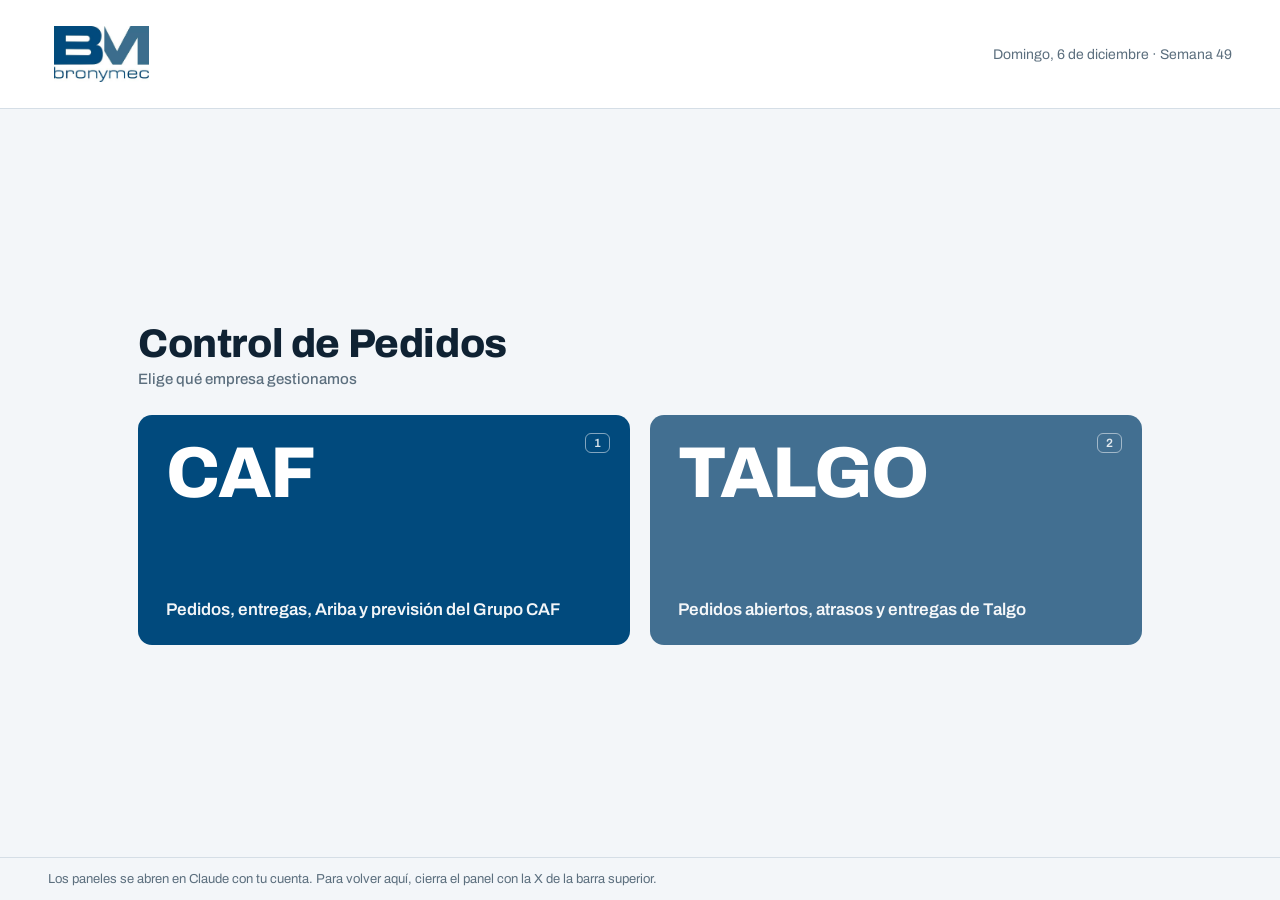
==== pedidos/index.html @ c1f360cd "App Pedidos Bronymec: portada CAF / Talgo instalable en Windows Co-Authored-By: Claude Opus 5.5 <nor" ====
<!doctype html>
<html lang="es">
<head>
<meta charset="utf-8">
<meta http-equiv="Content-Security-Policy" content="default-src 'none'; script-src 'self'; style-src 'unsafe-inline'; font-src 'self'; img-src 'self'; manifest-src 'self'; connect-src 'self'; worker-src 'self'; base-uri 'none'; form-action 'none'">
<meta name="viewport" content="width=device-width,initial-scale=1">
<title>Pedidos Bronymec</title>
<link rel="manifest" href="manifest.webmanifest">
<link rel="icon" href="favicon.png"><link rel="apple-touch-icon" href="apple-touch-icon.png">
<meta name="theme-color" content="#014A7D">
<style>
@font-face{font-family:Archivo;src:url(../archivo.woff2) format("woff2");font-weight:100 900;font-display:swap}
:root{--bg:#F3F6F9;--card:#FFFFFF;--ink:#0F2233;--muted:#5C6F7E;--line:#D5DEE6;--caf:#014A7D;--talgo:#426F91;--on:#FFFFFF;color-scheme:light}
@media (prefers-color-scheme:dark){:root{--bg:#0B1620;--card:#13212D;--ink:#E5EDF3;--muted:#93A6B5;--line:#223442;--caf:#2F7DB8;--talgo:#5F8FB3;color-scheme:dark}}
*{box-sizing:border-box}
html,body{height:100%}
body{margin:0;background:var(--bg);color:var(--ink);font-family:Archivo,"Segoe UI",system-ui,sans-serif;display:flex;flex-direction:column}
header{display:flex;align-items:center;justify-content:space-between;gap:16px;padding:22px clamp(16px,4vw,48px);border-bottom:1px solid var(--line);background:var(--card)}
.logo{height:64px;width:auto;display:block;background:#fff;border-radius:6px;padding:4px 6px}
.hoy{font-size:14px;color:var(--muted);text-align:right;font-variant-numeric:tabular-nums}
main{flex:1;display:flex;flex-direction:column;justify-content:center;gap:28px;padding:32px clamp(16px,4vw,48px);max-width:1100px;width:100%;margin:0 auto}
h1{margin:0;font-size:clamp(28px,3.4vw,40px);font-weight:800;letter-spacing:-.01em}
h1 span{display:block;font-size:15px;font-weight:500;color:var(--muted);letter-spacing:0;margin-top:6px}
.grid{display:grid;grid-template-columns:repeat(auto-fit,minmax(280px,1fr));gap:20px}
a.emp{display:flex;flex-direction:column;justify-content:space-between;gap:28px;min-height:230px;padding:26px 28px;border-radius:14px;text-decoration:none;color:var(--on);position:relative;outline-offset:4px;transition:transform .15s ease, box-shadow .15s ease}
a.emp.caf{background:var(--caf)} a.emp.talgo{background:var(--talgo)}
a.emp:hover{transform:translateY(-3px);box-shadow:0 14px 30px rgba(1,40,70,.25)}
a.emp:focus-visible{outline:3px solid var(--ink)}
.n{font-size:clamp(46px,6vw,72px);font-weight:800;line-height:.9;letter-spacing:-.02em}
.d{font-size:17px;font-weight:600;opacity:.95}
.k{position:absolute;top:18px;right:20px;font-size:12px;font-weight:600;border:1.5px solid rgba(255,255,255,.6);border-radius:6px;padding:2px 8px;opacity:.85}
.last{position:absolute;top:18px;left:28px;font-size:12px;font-weight:600;letter-spacing:.06em;text-transform:uppercase;opacity:.8}
.last[hidden]{display:none}
footer{padding:14px clamp(16px,4vw,48px);font-size:13px;color:var(--muted);border-top:1px solid var(--line)}
@media (prefers-reduced-motion:reduce){a.emp{transition:none}a.emp:hover{transform:none}}
@media (max-width:640px){.logo{height:42px}a.emp{min-height:170px}}
</style>
</head>
<body>
<header>
  <img class="logo" src="logo-bronymec.png" alt="Bronymec">
  <div class="hoy" id="hoy"></div>
</header>
<main>
  <h1>Control de Pedidos<span>Elige qué empresa gestionamos</span></h1>
  <div class="grid">
    <a class="emp caf" id="caf" href="https://claude.ai/artifact/JaNin9x1uSdN9N7M86ywHP">
      <span class="last" hidden>Última abierta</span><span class="k">1</span>
      <span class="n">CAF</span>
      <span class="d">Pedidos, entregas, Ariba y previsión del Grupo CAF</span>
    </a>
    <a class="emp talgo" id="talgo" href="https://claude.ai/artifact/ANQdhLtbetajpn863XY5cZ">
      <span class="last" hidden>Última abierta</span><span class="k">2</span>
      <span class="n">TALGO</span>
      <span class="d">Pedidos abiertos, atrasos y entregas de Talgo</span>
    </a>
  </div>
</main>
<footer>Los paneles se abren en Claude con tu cuenta. Para volver aquí, cierra el panel con la X de la barra superior.</footer>
<script src="app.js"></script>
</body>
</html>
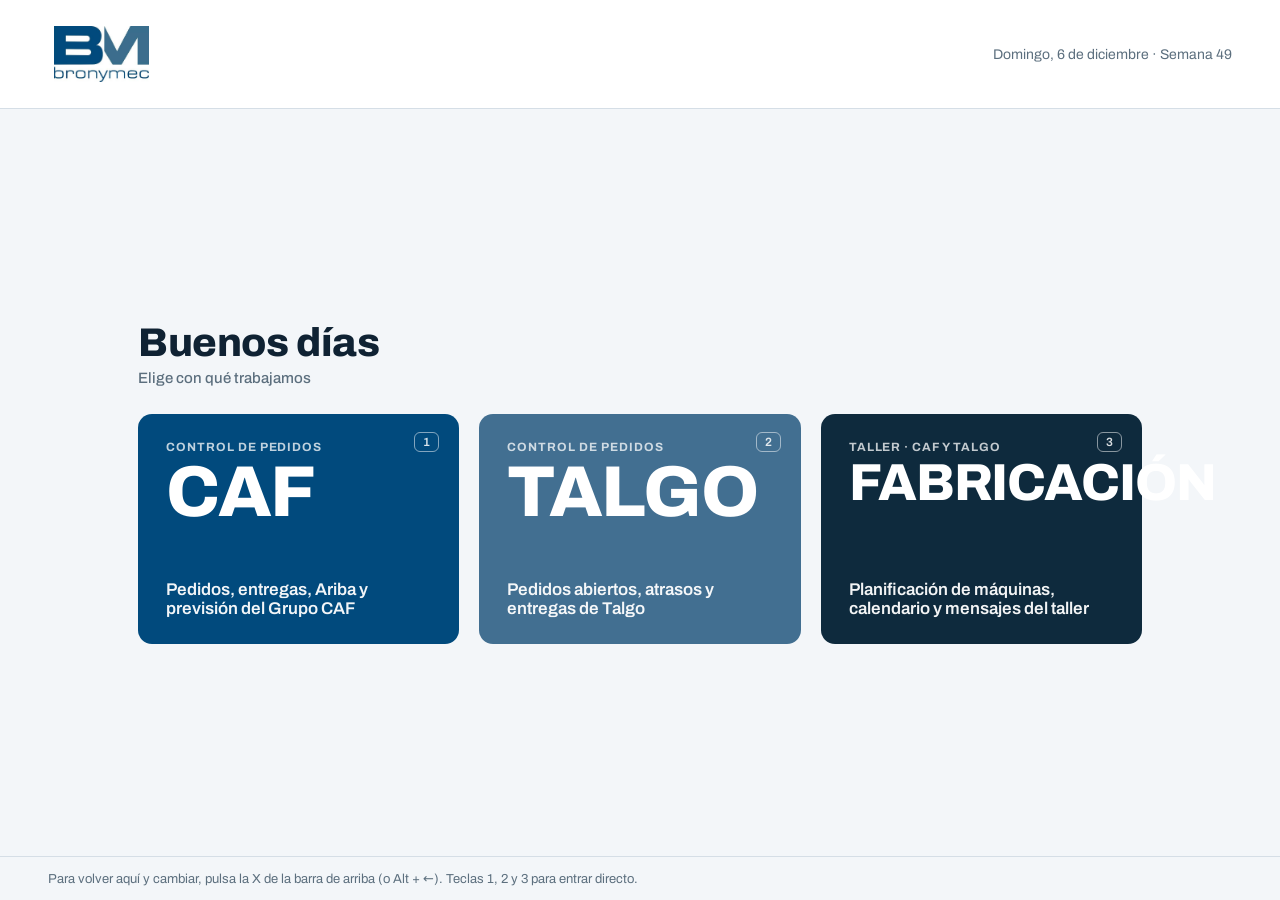
==== commit 55035b6e: "App Bronymec: CAF, Talgo y Fabricación en una sola portada Co-Authored-By: Claude Opus 5.5 <noreply@" ====
--- a/pedidos/index.html
+++ b/pedidos/index.html
@@ -4,14 +4,14 @@
 <meta charset="utf-8">
 <meta http-equiv="Content-Security-Policy" content="default-src 'none'; script-src 'self'; style-src 'unsafe-inline'; font-src 'self'; img-src 'self'; manifest-src 'self'; connect-src 'self'; worker-src 'self'; base-uri 'none'; form-action 'none'">
 <meta name="viewport" content="width=device-width,initial-scale=1">
-<title>Pedidos Bronymec</title>
+<title>Bronymec</title>
 <link rel="manifest" href="manifest.webmanifest">
 <link rel="icon" href="favicon.png"><link rel="apple-touch-icon" href="apple-touch-icon.png">
 <meta name="theme-color" content="#014A7D">
 <style>
 @font-face{font-family:Archivo;src:url(../archivo.woff2) format("woff2");font-weight:100 900;font-display:swap}
-:root{--bg:#F3F6F9;--card:#FFFFFF;--ink:#0F2233;--muted:#5C6F7E;--line:#D5DEE6;--caf:#014A7D;--talgo:#426F91;--on:#FFFFFF;color-scheme:light}
-@media (prefers-color-scheme:dark){:root{--bg:#0B1620;--card:#13212D;--ink:#E5EDF3;--muted:#93A6B5;--line:#223442;--caf:#2F7DB8;--talgo:#5F8FB3;color-scheme:dark}}
+:root{--bg:#F3F6F9;--card:#FFFFFF;--ink:#0F2233;--muted:#5C6F7E;--line:#D5DEE6;--caf:#014A7D;--talgo:#426F91;--fab:#0E2A3D;--on:#FFFFFF;color-scheme:light}
+@media (prefers-color-scheme:dark){:root{--bg:#0B1620;--card:#13212D;--ink:#E5EDF3;--muted:#93A6B5;--line:#223442;--caf:#2F7DB8;--talgo:#5F8FB3;--fab:#1F4A66;color-scheme:dark}}
 *{box-sizing:border-box}
 html,body{height:100%}
 body{margin:0;background:var(--bg);color:var(--ink);font-family:Archivo,"Segoe UI",system-ui,sans-serif;display:flex;flex-direction:column}
@@ -21,9 +21,12 @@
 main{flex:1;display:flex;flex-direction:column;justify-content:center;gap:28px;padding:32px clamp(16px,4vw,48px);max-width:1100px;width:100%;margin:0 auto}
 h1{margin:0;font-size:clamp(28px,3.4vw,40px);font-weight:800;letter-spacing:-.01em}
 h1 span{display:block;font-size:15px;font-weight:500;color:var(--muted);letter-spacing:0;margin-top:6px}
-.grid{display:grid;grid-template-columns:repeat(auto-fit,minmax(280px,1fr));gap:20px}
+.grid{display:grid;grid-template-columns:repeat(3,minmax(0,1fr));gap:20px}
+@media (max-width:900px){.grid{grid-template-columns:1fr}}
 a.emp{display:flex;flex-direction:column;justify-content:space-between;gap:28px;min-height:230px;padding:26px 28px;border-radius:14px;text-decoration:none;color:var(--on);position:relative;outline-offset:4px;transition:transform .15s ease, box-shadow .15s ease}
-a.emp.caf{background:var(--caf)} a.emp.talgo{background:var(--talgo)}
+a.emp.caf{background:var(--caf)} a.emp.talgo{background:var(--talgo)} a.emp.fab{background:var(--fab)}
+.n.s{font-size:clamp(34px,4.2vw,52px)}
+.tag{font-size:12px;font-weight:700;letter-spacing:.08em;text-transform:uppercase;opacity:.75;margin-bottom:6px;display:block}
 a.emp:hover{transform:translateY(-3px);box-shadow:0 14px 30px rgba(1,40,70,.25)}
 a.emp:focus-visible{outline:3px solid var(--ink)}
 .n{font-size:clamp(46px,6vw,72px);font-weight:800;line-height:.9;letter-spacing:-.02em}
@@ -42,21 +45,26 @@
   <div class="hoy" id="hoy"></div>
 </header>
 <main>
-  <h1>Control de Pedidos<span>Elige qué empresa gestionamos</span></h1>
+  <h1>Buenos días<span>Elige con qué trabajamos</span></h1>
   <div class="grid">
     <a class="emp caf" id="caf" href="https://claude.ai/artifact/JaNin9x1uSdN9N7M86ywHP">
       <span class="last" hidden>Última abierta</span><span class="k">1</span>
-      <span class="n">CAF</span>
+      <span><span class="tag">Control de Pedidos</span><span class="n">CAF</span></span>
       <span class="d">Pedidos, entregas, Ariba y previsión del Grupo CAF</span>
     </a>
     <a class="emp talgo" id="talgo" href="https://claude.ai/artifact/ANQdhLtbetajpn863XY5cZ">
       <span class="last" hidden>Última abierta</span><span class="k">2</span>
-      <span class="n">TALGO</span>
+      <span><span class="tag">Control de Pedidos</span><span class="n">TALGO</span></span>
       <span class="d">Pedidos abiertos, atrasos y entregas de Talgo</span>
+    </a>
+    <a class="emp fab" id="fab" href="https://baletxe.github.io/taller-bronymec/">
+      <span class="last" hidden>Última abierta</span><span class="k">3</span>
+      <span><span class="tag">Taller · CAF y Talgo</span><span class="n s">FABRICACIÓN</span></span>
+      <span class="d">Planificación de máquinas, calendario y mensajes del taller</span>
     </a>
   </div>
 </main>
-<footer>Los paneles se abren en Claude con tu cuenta. Para volver aquí, cierra el panel con la X de la barra superior.</footer>
+<footer>Para volver aquí y cambiar, pulsa la X de la barra de arriba (o Alt + ←). Teclas 1, 2 y 3 para entrar directo.</footer>
 <script src="app.js"></script>
 </body>
 </html>
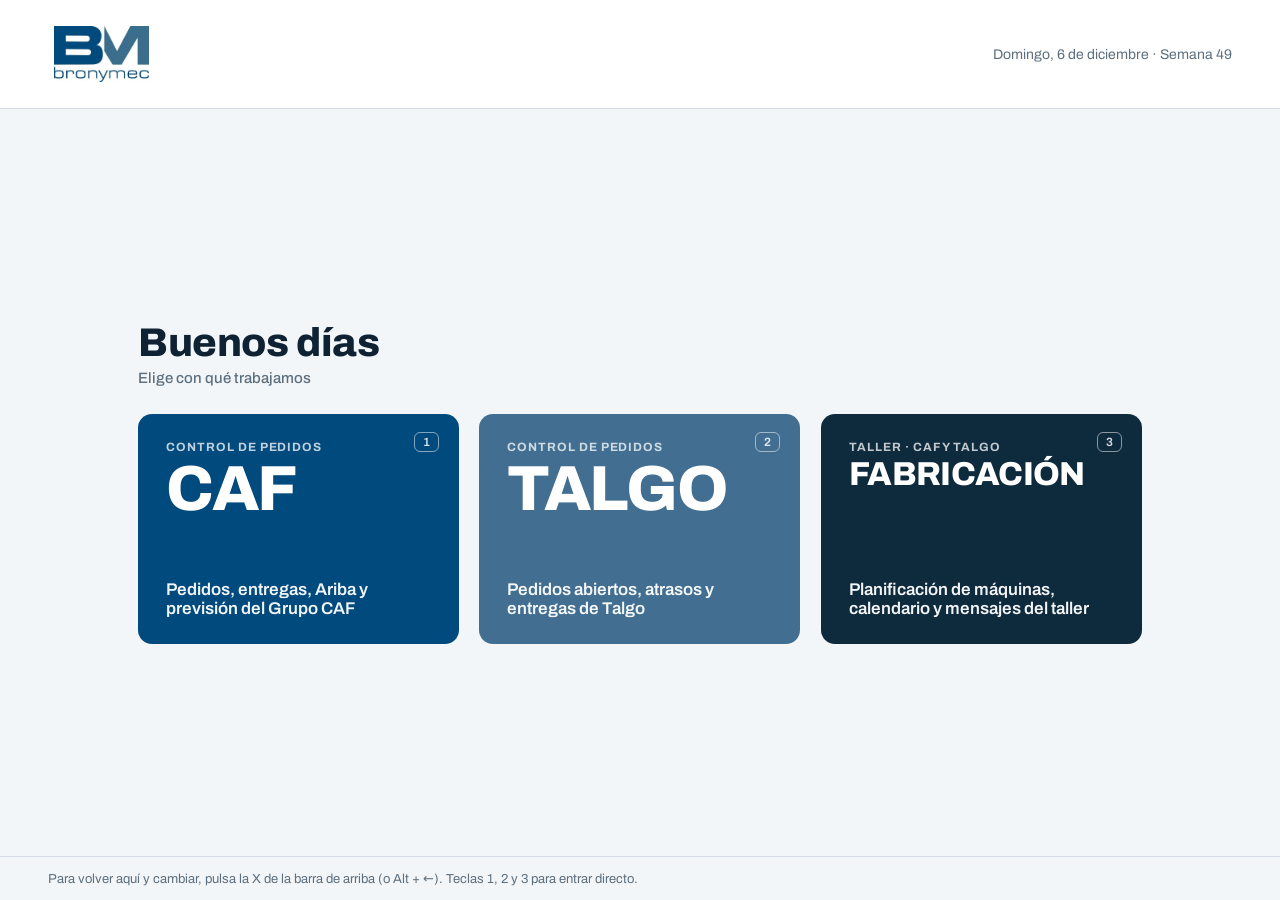
==== commit ea93366c: "App Bronymec: los títulos se ajustan al ancho de su casilla Co-Authored-By: Claude Opus 5.5 <noreply" ====
--- a/pedidos/index.html
+++ b/pedidos/index.html
@@ -23,13 +23,13 @@
 h1 span{display:block;font-size:15px;font-weight:500;color:var(--muted);letter-spacing:0;margin-top:6px}
 .grid{display:grid;grid-template-columns:repeat(3,minmax(0,1fr));gap:20px}
 @media (max-width:900px){.grid{grid-template-columns:1fr}}
-a.emp{display:flex;flex-direction:column;justify-content:space-between;gap:28px;min-height:230px;padding:26px 28px;border-radius:14px;text-decoration:none;color:var(--on);position:relative;outline-offset:4px;transition:transform .15s ease, box-shadow .15s ease}
+a.emp{container-type:inline-size;min-width:0;overflow:hidden;display:flex;flex-direction:column;justify-content:space-between;gap:28px;min-height:230px;padding:26px 28px;border-radius:14px;text-decoration:none;color:var(--on);position:relative;outline-offset:4px;transition:transform .15s ease, box-shadow .15s ease}
 a.emp.caf{background:var(--caf)} a.emp.talgo{background:var(--talgo)} a.emp.fab{background:var(--fab)}
-.n.s{font-size:clamp(34px,4.2vw,52px)}
+.n.s{font-size:min(60px,12.5cqi)}
 .tag{font-size:12px;font-weight:700;letter-spacing:.08em;text-transform:uppercase;opacity:.75;margin-bottom:6px;display:block}
 a.emp:hover{transform:translateY(-3px);box-shadow:0 14px 30px rgba(1,40,70,.25)}
 a.emp:focus-visible{outline:3px solid var(--ink)}
-.n{font-size:clamp(46px,6vw,72px);font-weight:800;line-height:.9;letter-spacing:-.02em}
+.n{font-size:min(72px,24cqi);font-weight:800;line-height:.9;letter-spacing:-.02em}
 .d{font-size:17px;font-weight:600;opacity:.95}
 .k{position:absolute;top:18px;right:20px;font-size:12px;font-weight:600;border:1.5px solid rgba(255,255,255,.6);border-radius:6px;padding:2px 8px;opacity:.85}
 .last{position:absolute;top:18px;left:28px;font-size:12px;font-weight:600;letter-spacing:.06em;text-transform:uppercase;opacity:.8}
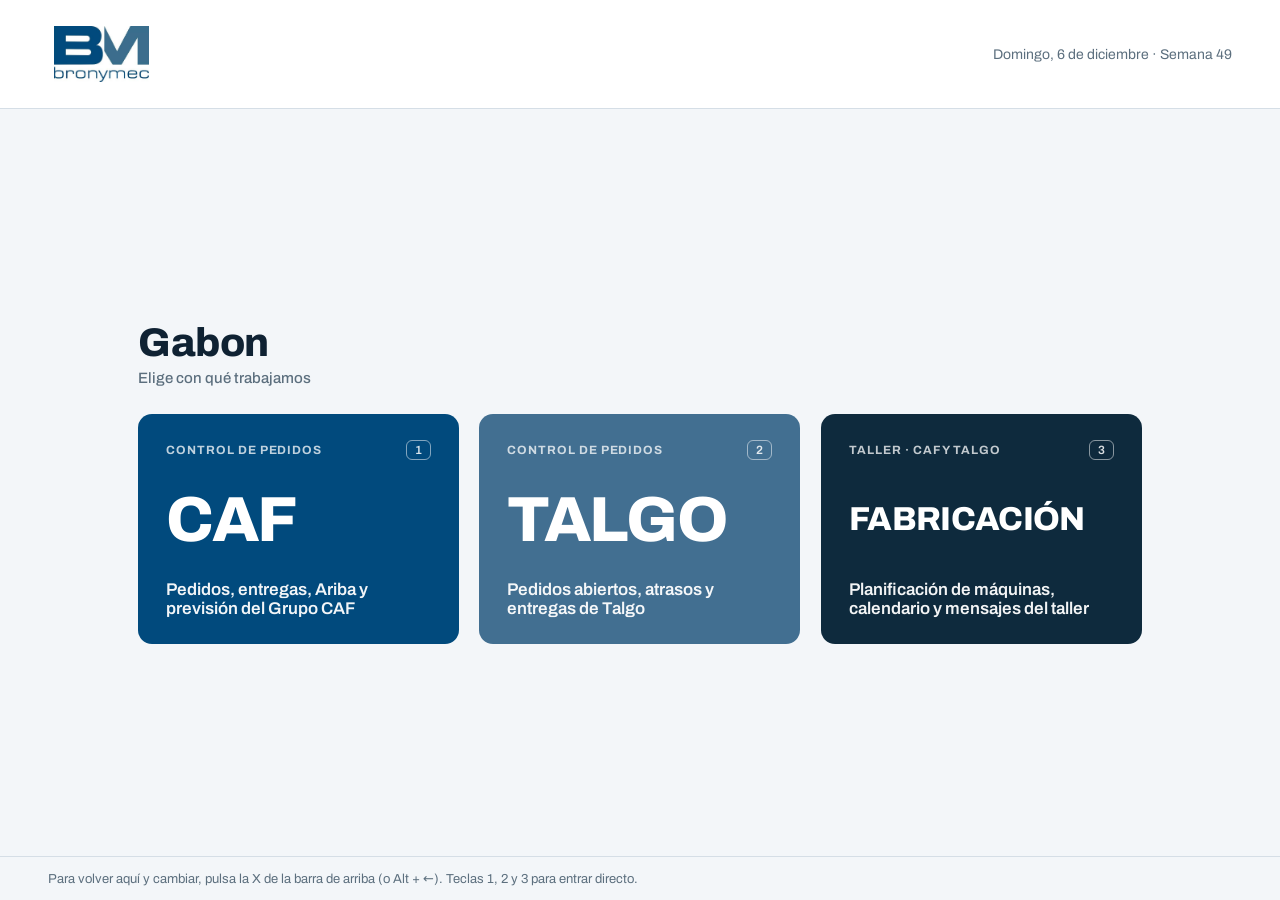
==== commit 341d9430: "App Bronymec: saludo en euskera y cabecera de las casillas sin solaparse Co-Authored-By: Claude Opus" ====
--- a/pedidos/index.html
+++ b/pedidos/index.html
@@ -26,13 +26,15 @@
 a.emp{container-type:inline-size;min-width:0;overflow:hidden;display:flex;flex-direction:column;justify-content:space-between;gap:28px;min-height:230px;padding:26px 28px;border-radius:14px;text-decoration:none;color:var(--on);position:relative;outline-offset:4px;transition:transform .15s ease, box-shadow .15s ease}
 a.emp.caf{background:var(--caf)} a.emp.talgo{background:var(--talgo)} a.emp.fab{background:var(--fab)}
 .n.s{font-size:min(60px,12.5cqi)}
-.tag{font-size:12px;font-weight:700;letter-spacing:.08em;text-transform:uppercase;opacity:.75;margin-bottom:6px;display:block}
+.tag{font-size:12px;font-weight:700;letter-spacing:.08em;text-transform:uppercase;opacity:.75;min-width:0;overflow:hidden;text-overflow:ellipsis;white-space:nowrap}
 a.emp:hover{transform:translateY(-3px);box-shadow:0 14px 30px rgba(1,40,70,.25)}
 a.emp:focus-visible{outline:3px solid var(--ink)}
 .n{font-size:min(72px,24cqi);font-weight:800;line-height:.9;letter-spacing:-.02em}
 .d{font-size:17px;font-weight:600;opacity:.95}
-.k{position:absolute;top:18px;right:20px;font-size:12px;font-weight:600;border:1.5px solid rgba(255,255,255,.6);border-radius:6px;padding:2px 8px;opacity:.85}
-.last{position:absolute;top:18px;left:28px;font-size:12px;font-weight:600;letter-spacing:.06em;text-transform:uppercase;opacity:.8}
+.top{display:flex;align-items:center;justify-content:space-between;gap:10px;min-width:0}
+.top .r{display:flex;align-items:center;gap:8px;flex:none}
+.k{font-size:12px;font-weight:600;border:1.5px solid rgba(255,255,255,.6);border-radius:6px;padding:2px 8px;opacity:.85}
+a.emp.ult{box-shadow:0 0 0 3px var(--bg),0 0 0 6px var(--ink)}
 .last[hidden]{display:none}
 footer{padding:14px clamp(16px,4vw,48px);font-size:13px;color:var(--muted);border-top:1px solid var(--line)}
 @media (prefers-reduced-motion:reduce){a.emp{transition:none}a.emp:hover{transform:none}}
@@ -45,21 +47,21 @@
   <div class="hoy" id="hoy"></div>
 </header>
 <main>
-  <h1>Buenos días<span>Elige con qué trabajamos</span></h1>
+  <h1>Egun on<span>Elige con qué trabajamos</span></h1>
   <div class="grid">
     <a class="emp caf" id="caf" href="https://claude.ai/artifact/JaNin9x1uSdN9N7M86ywHP">
-      <span class="last" hidden>Última abierta</span><span class="k">1</span>
-      <span><span class="tag">Control de Pedidos</span><span class="n">CAF</span></span>
+      <span class="top"><span class="tag">Control de Pedidos</span><span class="r"><span class="k">1</span></span></span>
+      <span class="n">CAF</span>
       <span class="d">Pedidos, entregas, Ariba y previsión del Grupo CAF</span>
     </a>
     <a class="emp talgo" id="talgo" href="https://claude.ai/artifact/ANQdhLtbetajpn863XY5cZ">
-      <span class="last" hidden>Última abierta</span><span class="k">2</span>
-      <span><span class="tag">Control de Pedidos</span><span class="n">TALGO</span></span>
+      <span class="top"><span class="tag">Control de Pedidos</span><span class="r"><span class="k">2</span></span></span>
+      <span class="n">TALGO</span>
       <span class="d">Pedidos abiertos, atrasos y entregas de Talgo</span>
     </a>
     <a class="emp fab" id="fab" href="https://baletxe.github.io/taller-bronymec/">
-      <span class="last" hidden>Última abierta</span><span class="k">3</span>
-      <span><span class="tag">Taller · CAF y Talgo</span><span class="n s">FABRICACIÓN</span></span>
+      <span class="top"><span class="tag">Taller · CAF y Talgo</span><span class="r"><span class="k">3</span></span></span>
+      <span class="n s">FABRICACIÓN</span>
       <span class="d">Planificación de máquinas, calendario y mensajes del taller</span>
     </a>
   </div>
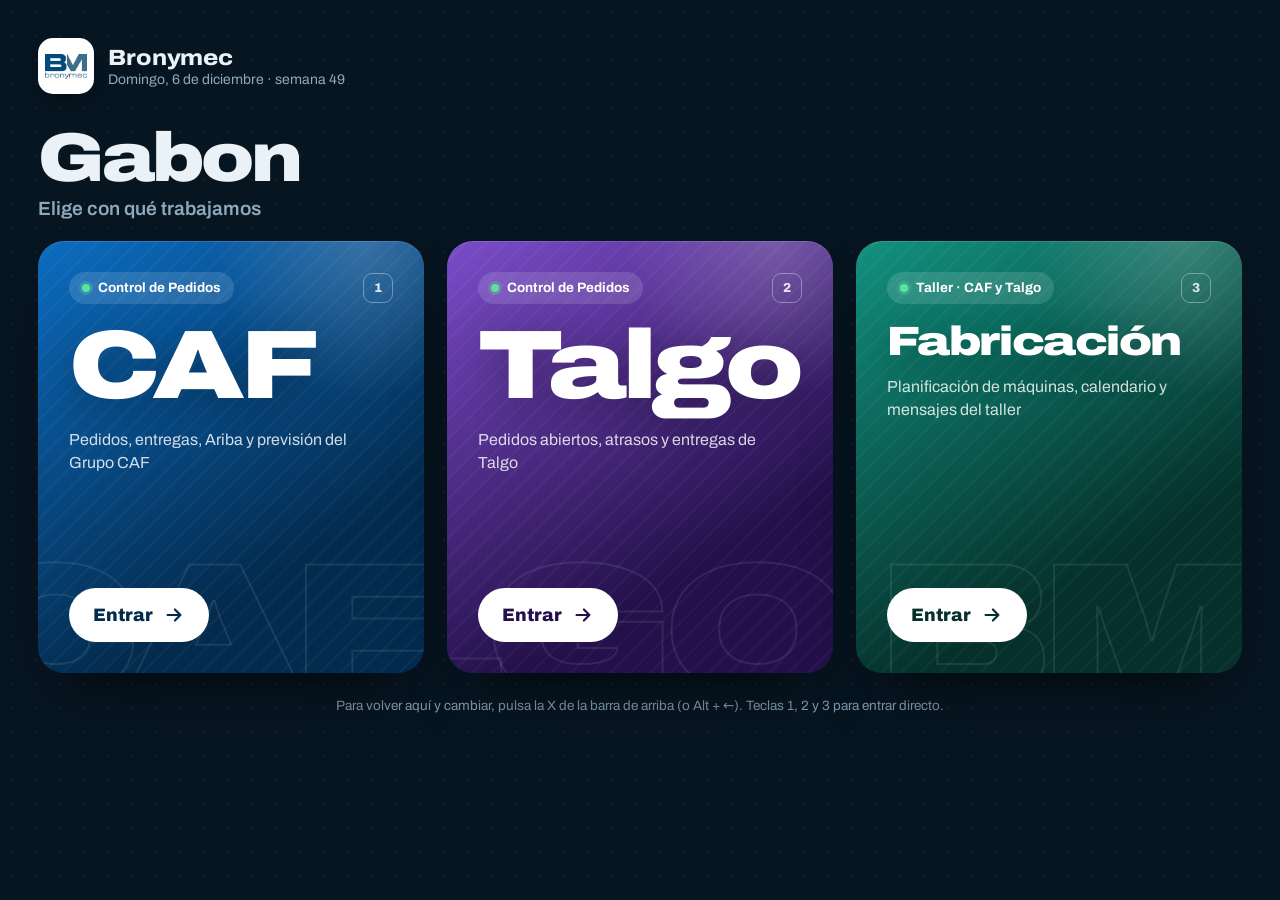
==== commit 796efe2a: "App Bronymec: portada con el estilo de la de Fabricación Co-Authored-By: Claude Opus 5.5 <noreply@an" ====
--- a/pedidos/index.html
+++ b/pedidos/index.html
@@ -7,66 +7,90 @@
 <title>Bronymec</title>
 <link rel="manifest" href="manifest.webmanifest">
 <link rel="icon" href="favicon.png"><link rel="apple-touch-icon" href="apple-touch-icon.png">
-<meta name="theme-color" content="#014A7D">
+<meta name="theme-color" content="#071521">
 <style>
-@font-face{font-family:Archivo;src:url(../archivo.woff2) format("woff2");font-weight:100 900;font-display:swap}
-:root{--bg:#F3F6F9;--card:#FFFFFF;--ink:#0F2233;--muted:#5C6F7E;--line:#D5DEE6;--caf:#014A7D;--talgo:#426F91;--fab:#0E2A3D;--on:#FFFFFF;color-scheme:light}
-@media (prefers-color-scheme:dark){:root{--bg:#0B1620;--card:#13212D;--ink:#E5EDF3;--muted:#93A6B5;--line:#223442;--caf:#2F7DB8;--talgo:#5F8FB3;--fab:#1F4A66;color-scheme:dark}}
+/* Portada Bronymec: mismo lenguaje que la portada de Fabricación (fondo de puntos, tarjetas con degradado, nombre gigante). Un solo aspecto, oscuro. */
+@font-face{font-family:Archivo;src:url(../archivo.woff2) format("woff2");font-weight:100 900;font-stretch:62% 125%;font-display:swap}
+:root{color-scheme:dark;--bg:#071521;--ink:#EAF2F8;--mut:#8FA9BC;--foot:#7F99AC}
 *{box-sizing:border-box}
 html,body{height:100%}
-body{margin:0;background:var(--bg);color:var(--ink);font-family:Archivo,"Segoe UI",system-ui,sans-serif;display:flex;flex-direction:column}
-header{display:flex;align-items:center;justify-content:space-between;gap:16px;padding:22px clamp(16px,4vw,48px);border-bottom:1px solid var(--line);background:var(--card)}
-.logo{height:64px;width:auto;display:block;background:#fff;border-radius:6px;padding:4px 6px}
-.hoy{font-size:14px;color:var(--muted);text-align:right;font-variant-numeric:tabular-nums}
-main{flex:1;display:flex;flex-direction:column;justify-content:center;gap:28px;padding:32px clamp(16px,4vw,48px);max-width:1100px;width:100%;margin:0 auto}
-h1{margin:0;font-size:clamp(28px,3.4vw,40px);font-weight:800;letter-spacing:-.01em}
-h1 span{display:block;font-size:15px;font-weight:500;color:var(--muted);letter-spacing:0;margin-top:6px}
-.grid{display:grid;grid-template-columns:repeat(3,minmax(0,1fr));gap:20px}
-@media (max-width:900px){.grid{grid-template-columns:1fr}}
-a.emp{container-type:inline-size;min-width:0;overflow:hidden;display:flex;flex-direction:column;justify-content:space-between;gap:28px;min-height:230px;padding:26px 28px;border-radius:14px;text-decoration:none;color:var(--on);position:relative;outline-offset:4px;transition:transform .15s ease, box-shadow .15s ease}
-a.emp.caf{background:var(--caf)} a.emp.talgo{background:var(--talgo)} a.emp.fab{background:var(--fab)}
-.n.s{font-size:min(60px,12.5cqi)}
-.tag{font-size:12px;font-weight:700;letter-spacing:.08em;text-transform:uppercase;opacity:.75;min-width:0;overflow:hidden;text-overflow:ellipsis;white-space:nowrap}
-a.emp:hover{transform:translateY(-3px);box-shadow:0 14px 30px rgba(1,40,70,.25)}
-a.emp:focus-visible{outline:3px solid var(--ink)}
-.n{font-size:min(72px,24cqi);font-weight:800;line-height:.9;letter-spacing:-.02em}
-.d{font-size:17px;font-weight:600;opacity:.95}
-.top{display:flex;align-items:center;justify-content:space-between;gap:10px;min-width:0}
-.top .r{display:flex;align-items:center;gap:8px;flex:none}
-.k{font-size:12px;font-weight:600;border:1.5px solid rgba(255,255,255,.6);border-radius:6px;padding:2px 8px;opacity:.85}
-a.emp.ult{box-shadow:0 0 0 3px var(--bg),0 0 0 6px var(--ink)}
-.last[hidden]{display:none}
-footer{padding:14px clamp(16px,4vw,48px);font-size:13px;color:var(--muted);border-top:1px solid var(--line)}
-@media (prefers-reduced-motion:reduce){a.emp{transition:none}a.emp:hover{transform:none}}
-@media (max-width:640px){.logo{height:42px}a.emp{min-height:170px}}
+body{margin:0;background:var(--bg);background-image:radial-gradient(rgba(255,255,255,.05) 1px,transparent 1.2px);background-size:24px 24px;color:var(--ink);
+  font-family:Archivo,"Segoe UI",system-ui,sans-serif;-webkit-font-smoothing:antialiased}
+.wrap{min-height:100%;display:flex;flex-direction:column;gap:clamp(16px,2.6vh,30px);padding:clamp(16px,3vw,40px)}
+header{display:flex;align-items:center;gap:14px}
+.bm{width:56px;height:56px;border-radius:15px;background:#fff;display:grid;place-items:center;flex:none;box-shadow:0 10px 30px -12px rgba(0,0,0,.8)}
+.bm img{width:42px;height:auto;display:block}
+header b{display:block;font-size:22px;font-weight:800;letter-spacing:-.01em;font-variation-settings:"wdth" 112}
+header span{font-size:14px;color:var(--mut)}
+.hola{margin:clamp(4px,1vh,14px) 0 0;font-size:clamp(40px,5.4vw,84px);font-weight:900;line-height:.92;letter-spacing:-.04em;font-variation-settings:"wdth" 118}
+.hola small{display:block;margin-top:10px;font-size:clamp(16px,1.5vw,21px);font-weight:600;letter-spacing:0;color:var(--mut);font-variation-settings:"wdth" 100}
+.grid{display:grid;grid-template-columns:repeat(3,minmax(0,1fr));gap:clamp(14px,1.8vw,24px);align-content:stretch}
+@media (max-width:1000px){.grid{grid-template-columns:1fr}}
+a.pq{position:relative;overflow:hidden;isolation:isolate;container-type:inline-size;min-width:0;border-radius:26px;padding:clamp(20px,2.4vw,34px);
+  display:flex;flex-direction:column;gap:14px;color:#fff;text-decoration:none;min-height:min(48vh,460px);
+  background:linear-gradient(150deg,var(--a) 0%,var(--b) 72%),var(--b);
+  box-shadow:0 30px 60px -30px rgba(0,0,0,.85),inset 0 1px 0 rgba(255,255,255,.12);
+  transition:transform .25s cubic-bezier(.2,.8,.2,1),box-shadow .25s}
+a.pq::after{content:"";position:absolute;inset:0;z-index:-1;background:repeating-linear-gradient(135deg,rgba(255,255,255,.035) 0 2px,transparent 2px 14px)}
+a.pq::before{content:"";position:absolute;width:80%;aspect-ratio:1;right:-25%;top:-35%;z-index:-1;border-radius:50%;background:radial-gradient(closest-side,rgba(255,255,255,.18),transparent)}
+a.pq:hover{transform:translateY(-4px);box-shadow:0 40px 70px -30px rgba(0,0,0,.95),inset 0 1px 0 rgba(255,255,255,.18)}
+a.pq:active{transform:scale(.99)}
+a.pq:focus-visible{outline:3px solid #FFD58A;outline-offset:4px}
+.caf{--a:#0C6CC0;--b:#032B4E}
+.talgo{--a:#7B4CC9;--b:#24104A}
+.fab{--a:#12917F;--b:#05302B}
+.bg{position:absolute;right:-.05em;bottom:-.18em;z-index:-1;font-size:58cqi;font-weight:900;line-height:.8;letter-spacing:-.06em;font-variation-settings:"wdth" 125;
+  color:transparent;-webkit-text-stroke:2px rgba(255,255,255,.09);pointer-events:none;white-space:nowrap}
+.top{display:flex;align-items:center;justify-content:space-between;gap:10px}
+.chip{display:inline-flex;align-items:center;gap:8px;height:32px;padding:0 13px;border-radius:16px;background:rgba(255,255,255,.13);font-size:13.5px;font-weight:700;white-space:nowrap;overflow:hidden;text-overflow:ellipsis;min-width:0}
+.chip i{width:8px;height:8px;border-radius:50%;background:#5BE39A;box-shadow:0 0 0 3px rgba(91,227,154,.25);flex:none}
+.key{flex:none;font-size:13px;font-weight:800;min-width:30px;height:30px;display:grid;place-items:center;border-radius:9px;border:1.5px solid rgba(255,255,255,.35);color:rgba(255,255,255,.85)}
+.name{font-size:min(148px,30cqi);font-weight:900;line-height:.86;letter-spacing:-.045em;font-variation-settings:"wdth" 125;text-shadow:0 10px 40px rgba(0,0,0,.25);margin-top:6px;padding-bottom:.08em}
+.fab .name{font-size:min(92px,12.6cqi);letter-spacing:-.035em}
+.desc{font-size:clamp(15px,1.25vw,18px);line-height:1.4;color:rgba(255,255,255,.82);max-width:34ch}
+.go{margin-top:auto;align-self:flex-start;display:inline-flex;align-items:center;gap:10px;height:54px;padding:0 24px;border-radius:27px;background:#fff;color:var(--b);font-size:18px;font-weight:850;transition:gap .2s}
+.go svg{width:22px;height:22px}
+a.pq:hover .go{gap:16px}
+footer{font-size:13.5px;color:var(--foot);text-align:center}
+@media (max-width:1000px){a.pq{min-height:auto}.go{margin-top:8px}}
+@media (prefers-reduced-motion:reduce){a.pq,.go{transition:none}a.pq:hover{transform:none}}
 </style>
 </head>
 <body>
-<header>
-  <img class="logo" src="logo-bronymec.png" alt="Bronymec">
-  <div class="hoy" id="hoy"></div>
-</header>
-<main>
-  <h1>Egun on<span>Elige con qué trabajamos</span></h1>
+<div class="wrap">
+  <header>
+    <span class="bm"><img src="logo-bronymec.png" alt="Bronymec"></span>
+    <div><b>Bronymec</b><span id="hoy"></span></div>
+  </header>
+
+  <h1 class="hola"><span id="sal">Egun on</span><small>Elige con qué trabajamos</small></h1>
+
   <div class="grid">
-    <a class="emp caf" id="caf" href="https://claude.ai/artifact/JaNin9x1uSdN9N7M86ywHP">
-      <span class="top"><span class="tag">Control de Pedidos</span><span class="r"><span class="k">1</span></span></span>
-      <span class="n">CAF</span>
-      <span class="d">Pedidos, entregas, Ariba y previsión del Grupo CAF</span>
+    <a class="pq caf" id="caf" href="https://claude.ai/artifact/JaNin9x1uSdN9N7M86ywHP">
+      <span class="bg" aria-hidden="true">CAF</span>
+      <span class="top"><span class="chip"><i></i>Control de Pedidos</span><span class="key" aria-hidden="true">1</span></span>
+      <span class="name">CAF</span>
+      <span class="desc">Pedidos, entregas, Ariba y previsión del Grupo CAF</span>
+      <span class="go">Entrar <svg viewBox="0 0 24 24" fill="none" stroke="currentColor" stroke-width="2.4" stroke-linecap="round" stroke-linejoin="round" aria-hidden="true"><path d="M5 12h14M13 6l6 6-6 6"/></svg></span>
     </a>
-    <a class="emp talgo" id="talgo" href="https://claude.ai/artifact/ANQdhLtbetajpn863XY5cZ">
-      <span class="top"><span class="tag">Control de Pedidos</span><span class="r"><span class="k">2</span></span></span>
-      <span class="n">TALGO</span>
-      <span class="d">Pedidos abiertos, atrasos y entregas de Talgo</span>
+    <a class="pq talgo" id="talgo" href="https://claude.ai/artifact/ANQdhLtbetajpn863XY5cZ">
+      <span class="bg" aria-hidden="true">TALGO</span>
+      <span class="top"><span class="chip"><i></i>Control de Pedidos</span><span class="key" aria-hidden="true">2</span></span>
+      <span class="name">Talgo</span>
+      <span class="desc">Pedidos abiertos, atrasos y entregas de Talgo</span>
+      <span class="go">Entrar <svg viewBox="0 0 24 24" fill="none" stroke="currentColor" stroke-width="2.4" stroke-linecap="round" stroke-linejoin="round" aria-hidden="true"><path d="M5 12h14M13 6l6 6-6 6"/></svg></span>
     </a>
-    <a class="emp fab" id="fab" href="https://baletxe.github.io/taller-bronymec/">
-      <span class="top"><span class="tag">Taller · CAF y Talgo</span><span class="r"><span class="k">3</span></span></span>
-      <span class="n s">FABRICACIÓN</span>
-      <span class="d">Planificación de máquinas, calendario y mensajes del taller</span>
+    <a class="pq fab" id="fab" href="https://baletxe.github.io/taller-bronymec/">
+      <span class="bg" aria-hidden="true">BM</span>
+      <span class="top"><span class="chip"><i></i>Taller · CAF y Talgo</span><span class="key" aria-hidden="true">3</span></span>
+      <span class="name">Fabricación</span>
+      <span class="desc">Planificación de máquinas, calendario y mensajes del taller</span>
+      <span class="go">Entrar <svg viewBox="0 0 24 24" fill="none" stroke="currentColor" stroke-width="2.4" stroke-linecap="round" stroke-linejoin="round" aria-hidden="true"><path d="M5 12h14M13 6l6 6-6 6"/></svg></span>
     </a>
   </div>
-</main>
-<footer>Para volver aquí y cambiar, pulsa la X de la barra de arriba (o Alt + ←). Teclas 1, 2 y 3 para entrar directo.</footer>
-<script src="app.js"></script>
+
+  <footer>Para volver aquí y cambiar, pulsa la X de la barra de arriba (o Alt + ←). Teclas 1, 2 y 3 para entrar directo.</footer>
+</div>
+<script src="app.js?v=7"></script>
 </body>
 </html>
